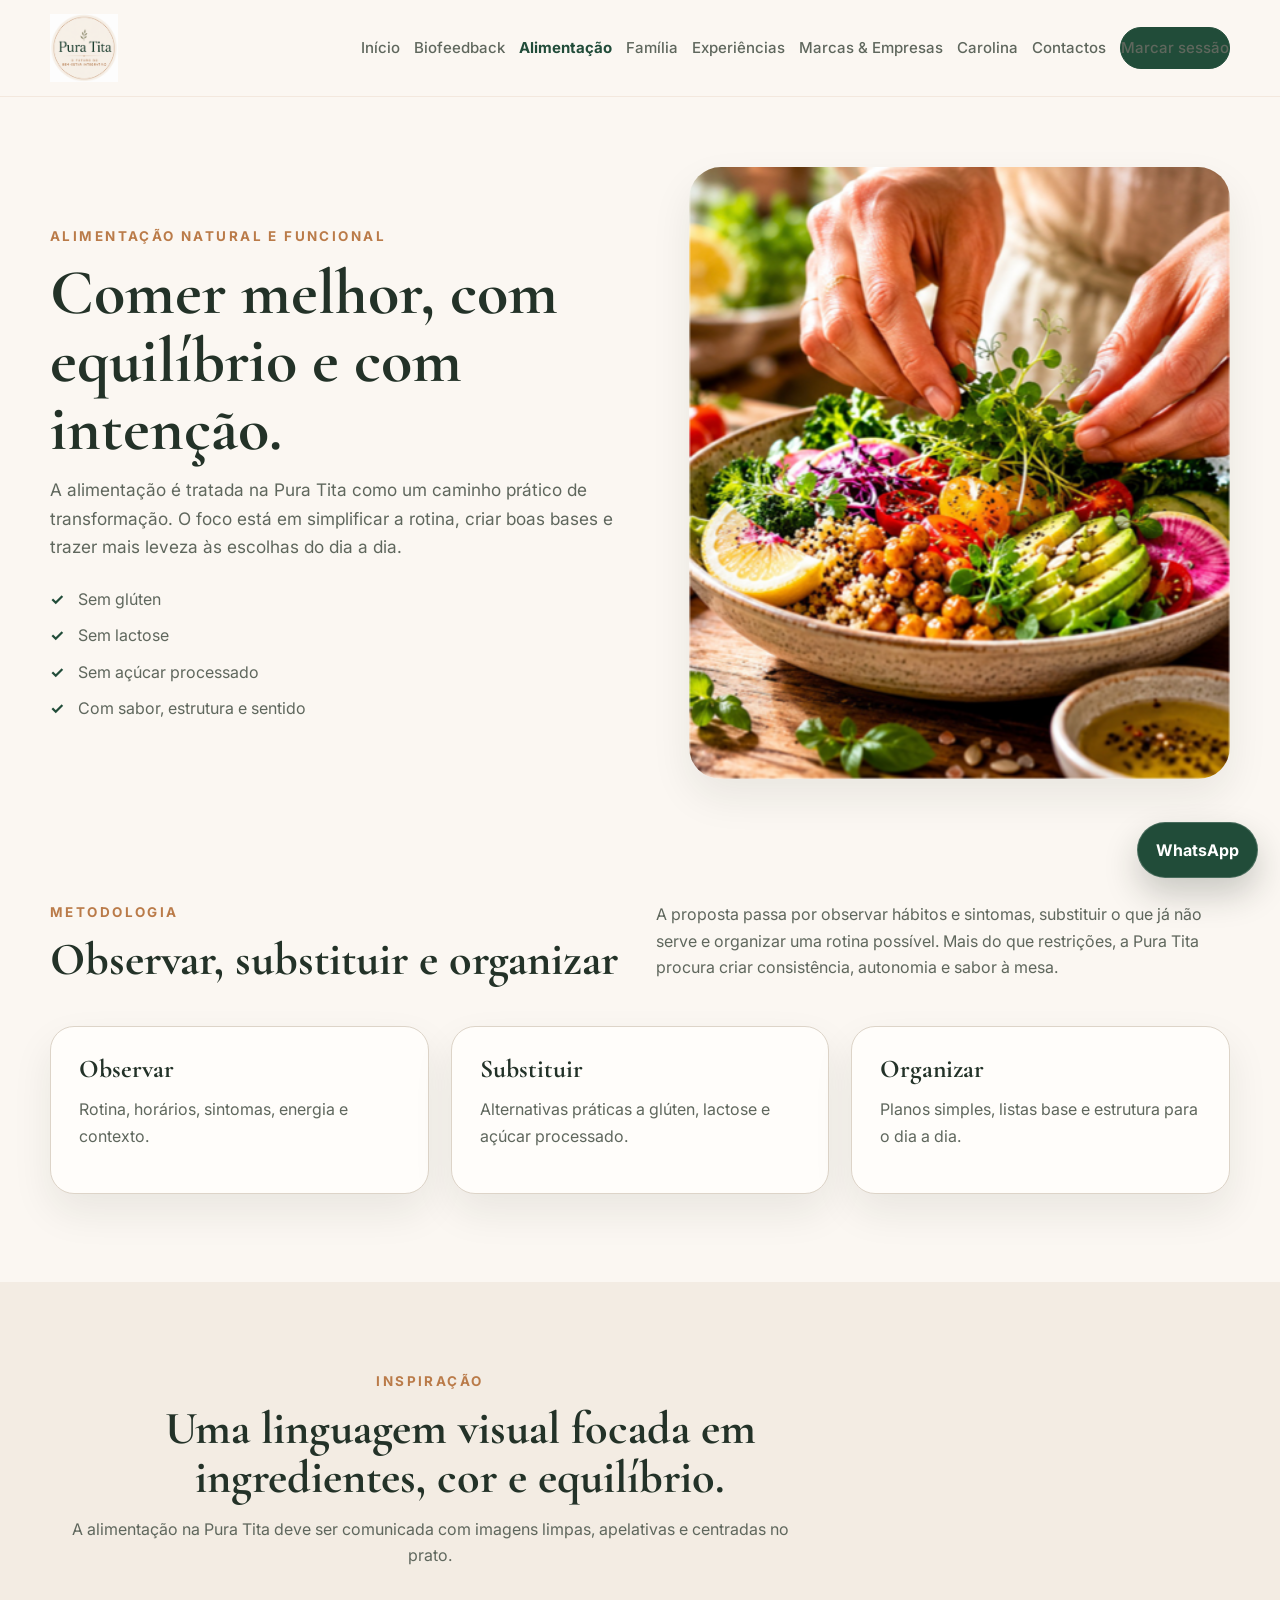
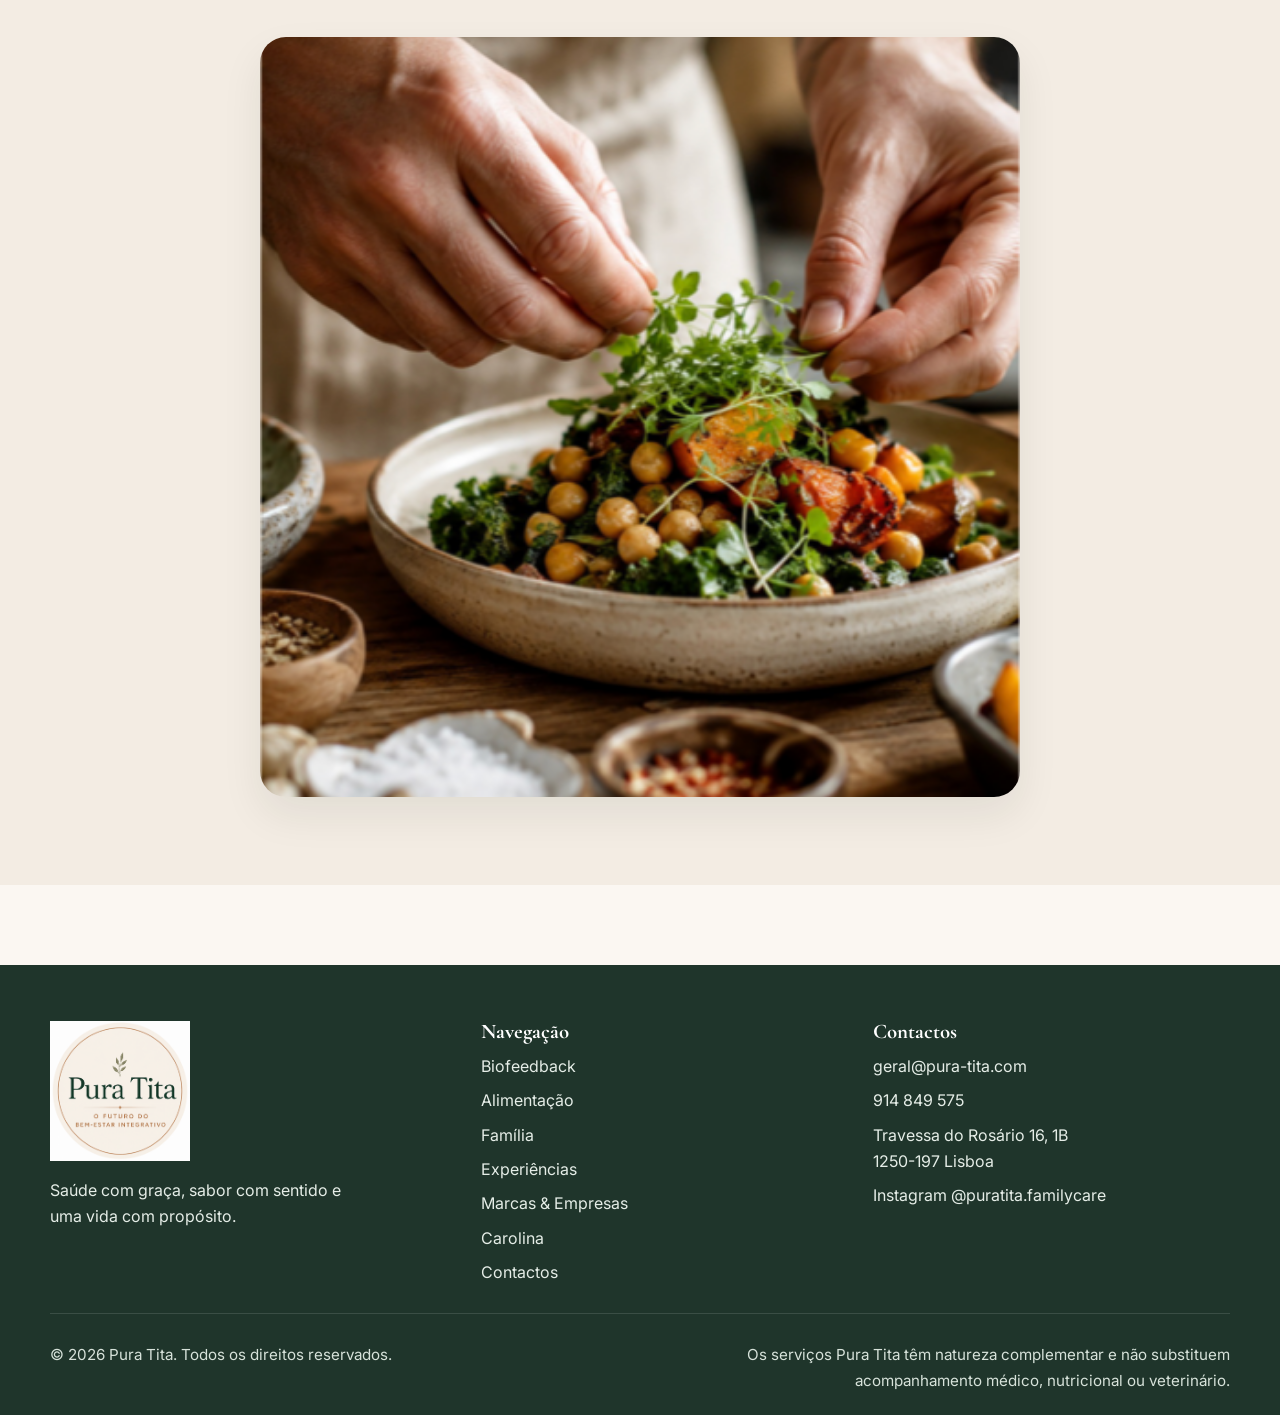
==== alimentacao.html @ 553c0d9a "Add files via upload" ====
<!doctype html>
<html lang="pt">
<head>
  <meta charset="utf-8" />
<meta name="viewport" content="width=device-width, initial-scale=1" />
<title>Alimentação Natural e Funcional | Pura Tita</title>
<meta name="description" content="Descubra a abordagem de alimentação natural e funcional da Pura Tita: escolhas simples, saborosas e conscientes, sem glúten, lactose ou açúcar processado." />
<meta name="robots" content="index, follow" />
<link rel="canonical" href="https://SEU-UTILIZADOR.github.io/pura-tita-site/alimentacao.html" />
<link rel="icon" type="image/png" href="assets/images/favicon.png" />
<link rel="preconnect" href="https://fonts.googleapis.com" />
<link rel="preconnect" href="https://fonts.gstatic.com" crossorigin />
<link href="https://fonts.googleapis.com/css2?family=Cormorant+Garamond:wght@400;500;600;700&family=Inter:wght@400;500;600;700&display=swap" rel="stylesheet" />
<link rel="stylesheet" href="styles.css" />
<meta property="og:type" content="website" />
<meta property="og:site_name" content="Pura Tita" />
<meta property="og:title" content="Alimentação Natural e Funcional | Pura Tita" />
<meta property="og:description" content="Descubra a abordagem de alimentação natural e funcional da Pura Tita: escolhas simples, saborosas e conscientes, sem glúten, lactose ou açúcar processado." />
<meta property="og:url" content="https://SEU-UTILIZADOR.github.io/pura-tita-site/alimentacao.html" />
<meta property="og:image" content="https://SEU-UTILIZADOR.github.io/pura-tita-site/assets/images/alimentacao-1.png" />
<meta name="twitter:card" content="summary_large_image" />
<meta name="twitter:title" content="Alimentação Natural e Funcional | Pura Tita" />
<meta name="twitter:description" content="Descubra a abordagem de alimentação natural e funcional da Pura Tita: escolhas simples, saborosas e conscientes, sem glúten, lactose ou açúcar processado." />
<meta name="twitter:image" content="https://SEU-UTILIZADOR.github.io/pura-tita-site/assets/images/alimentacao-1.png" />
</head>
<body>

<header class="site-header">
  <div class="container header-inner">
    <a class="brand" href="index.html" aria-label="Pura Tita — início">
      <img class="brand-logo" src="assets/images/logo-pura-tita.png" alt="Logótipo Pura Tita" />
    </a>
    <button class="nav-toggle" type="button" aria-expanded="false" aria-controls="menu">Menu</button>
    <nav id="menu" class="site-nav" aria-label="Navegação principal">
      <a href="index.html" class="">Início</a>
      <a href="biofeedback.html" class="">Biofeedback</a>
      <a href="alimentacao.html" class="is-active">Alimentação</a>
      <a href="familia.html" class="">Família</a>
      <a href="experiencias.html" class="">Experiências</a>
      <a href="marcas-empresas.html" class="">Marcas & Empresas</a>
      <a href="carolina.html" class="">Carolina</a>
      <a href="contactos.html" class="">Contactos</a>
      <a class="button button-small" href="https://calendar.app.google/uFUYTp2zuA6HXyQT7" target="_blank" rel="noopener">Marcar sessão</a>
    </nav>
  </div>
</header>
<main>
  <section class="page-hero">
    <div class="container page-hero-grid">
      <div>
        <p class="eyebrow">Alimentação natural e funcional</p>
        <h1>Comer melhor, com equilíbrio e com intenção.</h1>
        <p class="lead">A alimentação é tratada na Pura Tita como um caminho prático de transformação. O foco está em simplificar a rotina, criar boas bases e trazer mais leveza às escolhas do dia a dia.</p>
        <ul class="checklist">
          <li>Sem glúten</li>
          <li>Sem lactose</li>
          <li>Sem açúcar processado</li>
          <li>Com sabor, estrutura e sentido</li>
        </ul>
      </div>
      <div class="page-hero-media">
        <img src="assets/images/alimentacao-1.png" alt="Preparação de um prato de alimentação natural e funcional da Pura Tita" />
      </div>
    </div>
  </section>

  <section class="section">
    <div class="container two-col">
      <div>
        <p class="eyebrow">Metodologia</p>
        <h2>Observar, substituir e organizar</h2>
      </div>
      <div>
        <p>A proposta passa por observar hábitos e sintomas, substituir o que já não serve e organizar uma rotina possível. Mais do que restrições, a Pura Tita procura criar consistência, autonomia e sabor à mesa.</p>
      </div>
    </div>
    <div class="container cards cards-3 top-gap">
      <article class="card"><h3>Observar</h3><p>Rotina, horários, sintomas, energia e contexto.</p></article>
      <article class="card"><h3>Substituir</h3><p>Alternativas práticas a glúten, lactose e açúcar processado.</p></article>
      <article class="card"><h3>Organizar</h3><p>Planos simples, listas base e estrutura para o dia a dia.</p></article>
    </div>
  </section>
  <section class="section section-tint">
    <div class="container image-highlight-block">
      <div class="section-heading center narrow">
        <p class="eyebrow">Inspiração</p>
        <h2>Uma linguagem visual focada em ingredientes, cor e equilíbrio.</h2>
        <p>A alimentação na Pura Tita deve ser comunicada com imagens limpas, apelativas e centradas no prato.</p>
      </div>
      <img class="full-width-feature" src="assets/images/alimentacao-2.png" alt="Prato de alimentação natural e funcional com ingredientes frescos" />
    </div>
  </section>
</main>

<footer class="site-footer">
  <div class="container footer-grid">
    <div>
      <img class="footer-logo" src="assets/images/logo-pura-tita.png" alt="Logótipo Pura Tita" />
      <p class="footer-tagline">Saúde com graça, sabor com sentido e uma vida com propósito.</p>
    </div>
    <div>
      <h4>Navegação</h4>
      <ul class="footer-links">
        <li><a href="biofeedback.html">Biofeedback</a></li>
        <li><a href="alimentacao.html">Alimentação</a></li>
        <li><a href="familia.html">Família</a></li>
        <li><a href="experiencias.html">Experiências</a></li>
        <li><a href="marcas-empresas.html">Marcas & Empresas</a></li>
        <li><a href="carolina.html">Carolina</a></li>
        <li><a href="contactos.html">Contactos</a></li>
      </ul>
    </div>
    <div>
      <h4>Contactos</h4>
      <ul class="footer-links footer-contact">
        <li><a href="mailto:geral@pura-tita.com">geral@pura-tita.com</a></li>
        <li><a href="tel:+351914849575">914 849 575</a></li>
        <li>Travessa do Rosário 16, 1B<br />1250-197 Lisboa</li>
        <li><a href="https://www.instagram.com/puratita.familycare/" target="_blank" rel="noopener">Instagram @puratita.familycare</a></li>
      </ul>
    </div>
  </div>
  <div class="container footer-bottom">
    <p>© <span id="year"></span> Pura Tita. Todos os direitos reservados.</p>
    <p class="footer-note">Os serviços Pura Tita têm natureza complementar e não substituem acompanhamento médico, nutricional ou veterinário.</p>
  </div>
</footer>
<a class="whatsapp-float" href="https://wa.me/351914849575?text=Gostaria%20de%20saber%20mais%20sobre%20a%20Pura%20Tita." aria-label="Contactar a Pura Tita por WhatsApp">WhatsApp</a>
<script src="script.js"></script>
</body>
</html>
---- styles.css ----
:root{
  --bg:#fbf7f2;
  --surface:#fffdfa;
  --surface-2:#f3ece3;
  --text:#2a3029;
  --muted:#5f675d;
  --line:#ddd4c8;
  --green:#214c39;
  --green-soft:#315e48;
  --copper:#ba7b49;
  --white:#ffffff;
  --shadow:0 18px 40px rgba(29,35,27,.08);
  --radius:24px;
  --radius-sm:18px;
  --container:min(1180px, calc(100% - 32px));
  --serif:'Cormorant Garamond', Georgia, serif;
  --sans:'Inter', system-ui, sans-serif;
}
*{box-sizing:border-box}
html{scroll-behavior:smooth}
body{margin:0;font-family:var(--sans);background:var(--bg);color:var(--text);line-height:1.65}
a{color:inherit;text-decoration:none}
img{max-width:100%;display:block}
.container{width:var(--container);margin:0 auto}
.section{padding:88px 0}
.section-tint{background:var(--surface-2)}
.center{text-align:center}
.narrow{max-width:820px}
.top-gap{margin-top:28px}
.eyebrow{margin:0 0 12px;font-size:.84rem;font-weight:700;letter-spacing:.18em;text-transform:uppercase;color:var(--copper)}
h1,h2,h3,h4{font-family:var(--serif);line-height:1.06;margin:0 0 14px;color:#233228}
h1{font-size:clamp(2.6rem, 5vw, 4.8rem)}
h2{font-size:clamp(2rem, 3.6vw, 3.2rem)}
h3{font-size:1.6rem}
p{margin:0 0 16px;color:var(--muted)}
.lead{font-size:1.08rem}
.button{display:inline-flex;align-items:center;justify-content:center;padding:15px 22px;border-radius:999px;background:var(--green);color:#fff;font-weight:600;border:1px solid var(--green);transition:.25s ease}
.button:hover{background:var(--green-soft);border-color:var(--green-soft)}
.button-secondary{background:transparent;color:var(--green)}
.button-secondary:hover{background:rgba(33,76,57,.06)}
.button-small{padding:11px 18px;font-size:.95rem}
.site-header{position:sticky;top:0;z-index:20;background:rgba(251,247,242,.92);backdrop-filter:blur(10px);border-bottom:1px solid rgba(186,123,73,.12)}
.header-inner{display:flex;align-items:center;justify-content:space-between;gap:18px;padding:14px 0}
.brand-logo{height:68px;width:auto;object-fit:contain}
.site-nav{display:flex;align-items:center;gap:18px;flex-wrap:wrap}
.site-nav a{padding:8px 0;color:var(--muted);font-weight:500}
.site-nav a.is-active{color:var(--green);font-weight:700}
.nav-toggle{display:none;border:1px solid var(--line);background:#fff;padding:10px 14px;border-radius:999px;font:inherit}
.hero{padding:42px 0 40px}
.hero-home{padding-top:50px}
.hero-grid,.page-hero-grid{display:grid;grid-template-columns:1.05fr .95fr;gap:42px;align-items:center}
.hero-logo{width:160px;margin-bottom:16px}
.hero-media img,.page-hero-media img{width:100%;height:100%;object-fit:cover;border-radius:32px;box-shadow:var(--shadow)}
.hero-actions{display:flex;gap:14px;flex-wrap:wrap;margin-top:28px}
.page-hero{padding:70px 0 34px}
.page-hero.small{padding:76px 0 12px}
.section-heading{margin-bottom:34px}
.section-heading p{max-width:760px}
.cards{display:grid;gap:22px}
.cards-4{grid-template-columns:repeat(4,minmax(0,1fr))}
.cards-3{grid-template-columns:repeat(3,minmax(0,1fr))}
.card{background:var(--surface);border:1px solid var(--line);border-radius:var(--radius);padding:28px;box-shadow:var(--shadow)}
.icon-card{text-align:center}
.icon-card span{display:inline-flex;align-items:center;justify-content:center;width:64px;height:64px;border-radius:50%;background:#f6efe8;color:var(--copper);font-size:1.5rem;margin-bottom:12px}
.two-col{display:grid;grid-template-columns:1fr 1fr;gap:32px;align-items:start}
.split-feature{display:grid;grid-template-columns:.95fr 1.05fr;gap:36px;align-items:center}
.feature-media img{border-radius:22px;box-shadow:var(--shadow)}
.family-feature-grid{display:grid;grid-template-columns:repeat(2,1fr);gap:18px}
.cta-band{background:linear-gradient(135deg, #284936 0%, #1f372b 100%);color:#fff}
.cta-band h2,.cta-band p{color:#fff}
.cta-band .eyebrow{color:#e0b58b}
.cta-band-inner{display:flex;align-items:center;justify-content:space-between;gap:28px}
.checklist{list-style:none;padding:0;margin:24px 0 0;display:grid;gap:10px}
.checklist li{position:relative;padding-left:28px;color:var(--muted)}
.checklist li::before{content:'✓';position:absolute;left:0;top:0;color:var(--green);font-weight:700}
.checklist.two-columns{grid-template-columns:repeat(2,minmax(0,1fr));column-gap:20px}
.steps .card strong{display:inline-flex;width:40px;height:40px;align-items:center;justify-content:center;border-radius:50%;background:#f2eadf;color:var(--green);margin-bottom:10px}
.gallery-2{display:grid;grid-template-columns:1fr 1fr;gap:24px}
.gallery-2 img,.family-grid img{border-radius:26px;box-shadow:var(--shadow);width:100%;height:100%;object-fit:cover}
.notice{background:#fffdf9;border:1px solid var(--line);border-radius:var(--radius);padding:32px;text-align:center;box-shadow:var(--shadow)}
.family-grid{display:grid;grid-template-columns:repeat(2,minmax(0,1fr));gap:24px}
.family-card{background:var(--surface);border:1px solid var(--line);border-radius:26px;overflow:hidden;box-shadow:var(--shadow)}
.family-card img{aspect-ratio:4/5}
.family-card div{padding:20px 22px 24px}
.contact-grid{display:grid;grid-template-columns:.82fr 1.18fr;gap:28px;align-items:start}
.contact-card,.form-card{background:var(--surface);border:1px solid var(--line);border-radius:var(--radius);padding:28px;box-shadow:var(--shadow)}
.contact-list{list-style:none;padding:0;margin:0;display:grid;gap:16px}
.contact-list li{display:grid;gap:4px}
.contact-list strong{color:var(--text)}
.contact-form{display:grid;gap:16px}
.field-grid{display:grid;grid-template-columns:1fr 1fr;gap:16px}
label{display:grid;gap:8px;color:var(--text);font-weight:600}
input,select,textarea{width:100%;padding:14px 16px;border-radius:16px;border:1px solid var(--line);background:#fff;font:inherit;color:var(--text)}
textarea{resize:vertical}
.form-note{font-size:.92rem;color:var(--muted);margin-top:4px}
.site-footer{padding:56px 0 22px;background:#1f352b;color:#eef2ee;margin-top:80px}
.footer-grid{display:grid;grid-template-columns:1.2fr .8fr .9fr;gap:34px;align-items:start}
.footer-logo{width:140px;margin-bottom:16px}
.footer-tagline{color:#e5ede7;max-width:300px}
.site-footer h4{font-size:1.3rem;color:#fff;margin-bottom:10px}
.footer-links{list-style:none;padding:0;margin:0;display:grid;gap:8px}
.footer-links a,.footer-links li{color:#e5ede7}
.footer-bottom{display:flex;justify-content:space-between;gap:24px;align-items:flex-start;padding-top:28px;margin-top:28px;border-top:1px solid rgba(255,255,255,.12)}
.footer-bottom p{color:#d7e2da;font-size:.95rem;margin:0}
.footer-note{max-width:580px;text-align:right}
@media (max-width: 980px){
  .hero-grid,.page-hero-grid,.two-col,.split-feature,.contact-grid,.cta-band-inner,.footer-grid,.footer-bottom{grid-template-columns:1fr;display:grid}
  .cards-4,.cards-3,.family-grid,.gallery-2,.field-grid,.checklist.two-columns,.family-feature-grid{grid-template-columns:1fr 1fr}
  .cta-band-inner{gap:18px}
  .footer-note{text-align:left}
}
@media (max-width: 760px){
  .nav-toggle{display:inline-flex}
  .site-nav{display:none;position:absolute;right:16px;left:16px;top:86px;background:rgba(251,247,242,.98);border:1px solid var(--line);border-radius:24px;padding:18px;box-shadow:var(--shadow);flex-direction:column;align-items:flex-start}
  .site-nav.is-open{display:flex}
  .cards-4,.cards-3,.family-grid,.gallery-2,.field-grid,.checklist.two-columns,.family-feature-grid{grid-template-columns:1fr}
  .brand-logo{height:58px}
  .hero,.page-hero,.section{padding-top:56px;padding-bottom:56px}
}

.section-family-group{padding-top:72px;padding-bottom:72px}
.family-grid-people{grid-template-columns:repeat(2,minmax(0,1fr))}
.family-grid-dogs{grid-template-columns:repeat(2,minmax(0,1fr))}
.family-card h3{margin-bottom:8px}
@media (min-width: 1100px){
  .family-grid-people{grid-template-columns:repeat(3,minmax(0,1fr))}
}

/* v6 premium/editorial additions */
.site-nav{gap:14px}
.site-nav a{font-size:.94rem}
.editorial-hero{background:linear-gradient(180deg, #fbf7f2 0%, #f3ece3 100%)}
.layered-media{position:relative}
.layered-media::before{content:"";position:absolute;inset:18px -18px -18px 18px;border:1px solid rgba(186,123,73,.35);border-radius:32px;z-index:-1}
.service-list-v6{display:grid;gap:16px}
.service-list-v6>div{background:var(--surface);border:1px solid var(--line);border-radius:22px;padding:22px;box-shadow:var(--shadow)}
.service-list-v6 strong{display:block;color:var(--green);margin-bottom:4px}
.partner-card-v6{min-height:260px}
.whatsapp-float{position:fixed;right:22px;bottom:22px;z-index:50;background:#214c39;color:#fff;border-radius:999px;padding:14px 18px;font-weight:700;box-shadow:0 16px 34px rgba(29,35,27,.22);border:1px solid rgba(255,255,255,.18)}
.whatsapp-float:hover{background:#315e48}
.instagram-section{background:#fffaf6}
.instagram-grid{display:grid;grid-template-columns:repeat(4,1fr);gap:14px}
.instagram-grid img{width:100%;aspect-ratio:1/1;object-fit:cover;border-radius:22px;box-shadow:var(--shadow)}
.insta-cta{margin-top:24px}
.map-wrap{display:grid;gap:20px}
.google-map{width:100%;min-height:420px;border:0;border-radius:28px;box-shadow:var(--shadow)}
.footer-grid{grid-template-columns:1fr .9fr .9fr}
@media (max-width:980px){
  .instagram-grid{grid-template-columns:repeat(2,1fr)}
}
@media (max-width:760px){
  .whatsapp-float{left:16px;right:16px;text-align:center;justify-content:center;display:flex}
  .instagram-grid{grid-template-columns:1fr}
}

.only-dogs-grid{grid-template-columns:repeat(2,minmax(0,1fr))}
.biofeedback-gallery-v7{display:grid;grid-template-columns:repeat(4,1fr);gap:18px}
.biofeedback-gallery-v7 img,.full-width-feature{width:100%;border-radius:26px;box-shadow:var(--shadow);object-fit:cover}
.biofeedback-gallery-v7 img{aspect-ratio:4/5}
.image-highlight-block{display:grid;gap:18px}
.full-width-feature{max-height:760px}
.experience-sport-block{align-items:center}
@media (max-width: 980px){
  .biofeedback-gallery-v7{grid-template-columns:repeat(2,1fr)}
}
@media (max-width: 760px){
  .biofeedback-gallery-v7{grid-template-columns:1fr}
}
@media (max-width: 760px){
  .only-dogs-grid{grid-template-columns:1fr}
}

/* v8 corrections */
.page-hero-media img[src*="alimentacao-1"], .page-hero-media img[src*="experiencias-showcooking"], .page-hero-media img[src*="experiencias-desporto"]{object-fit:cover;image-rendering:auto}
.image-highlight-block .full-width-feature{max-width:760px;margin-inline:auto;display:block}
.experience-sport-block .page-hero-media{max-width:520px}
.biofeedback-gallery-v7 img,.family-card img{background:#f3ece3}


/* v11 booking integration */
.booking-card-google-calendar{
  background:#f7efe7;
  border:1px solid var(--line);
  border-radius:22px;
  padding:22px;
  margin-bottom:24px;
}
.booking-card-google-calendar h2{
  font-size:2rem;
  margin-bottom:8px;
}
.booking-card-google-calendar p{
  margin-bottom:18px;
}
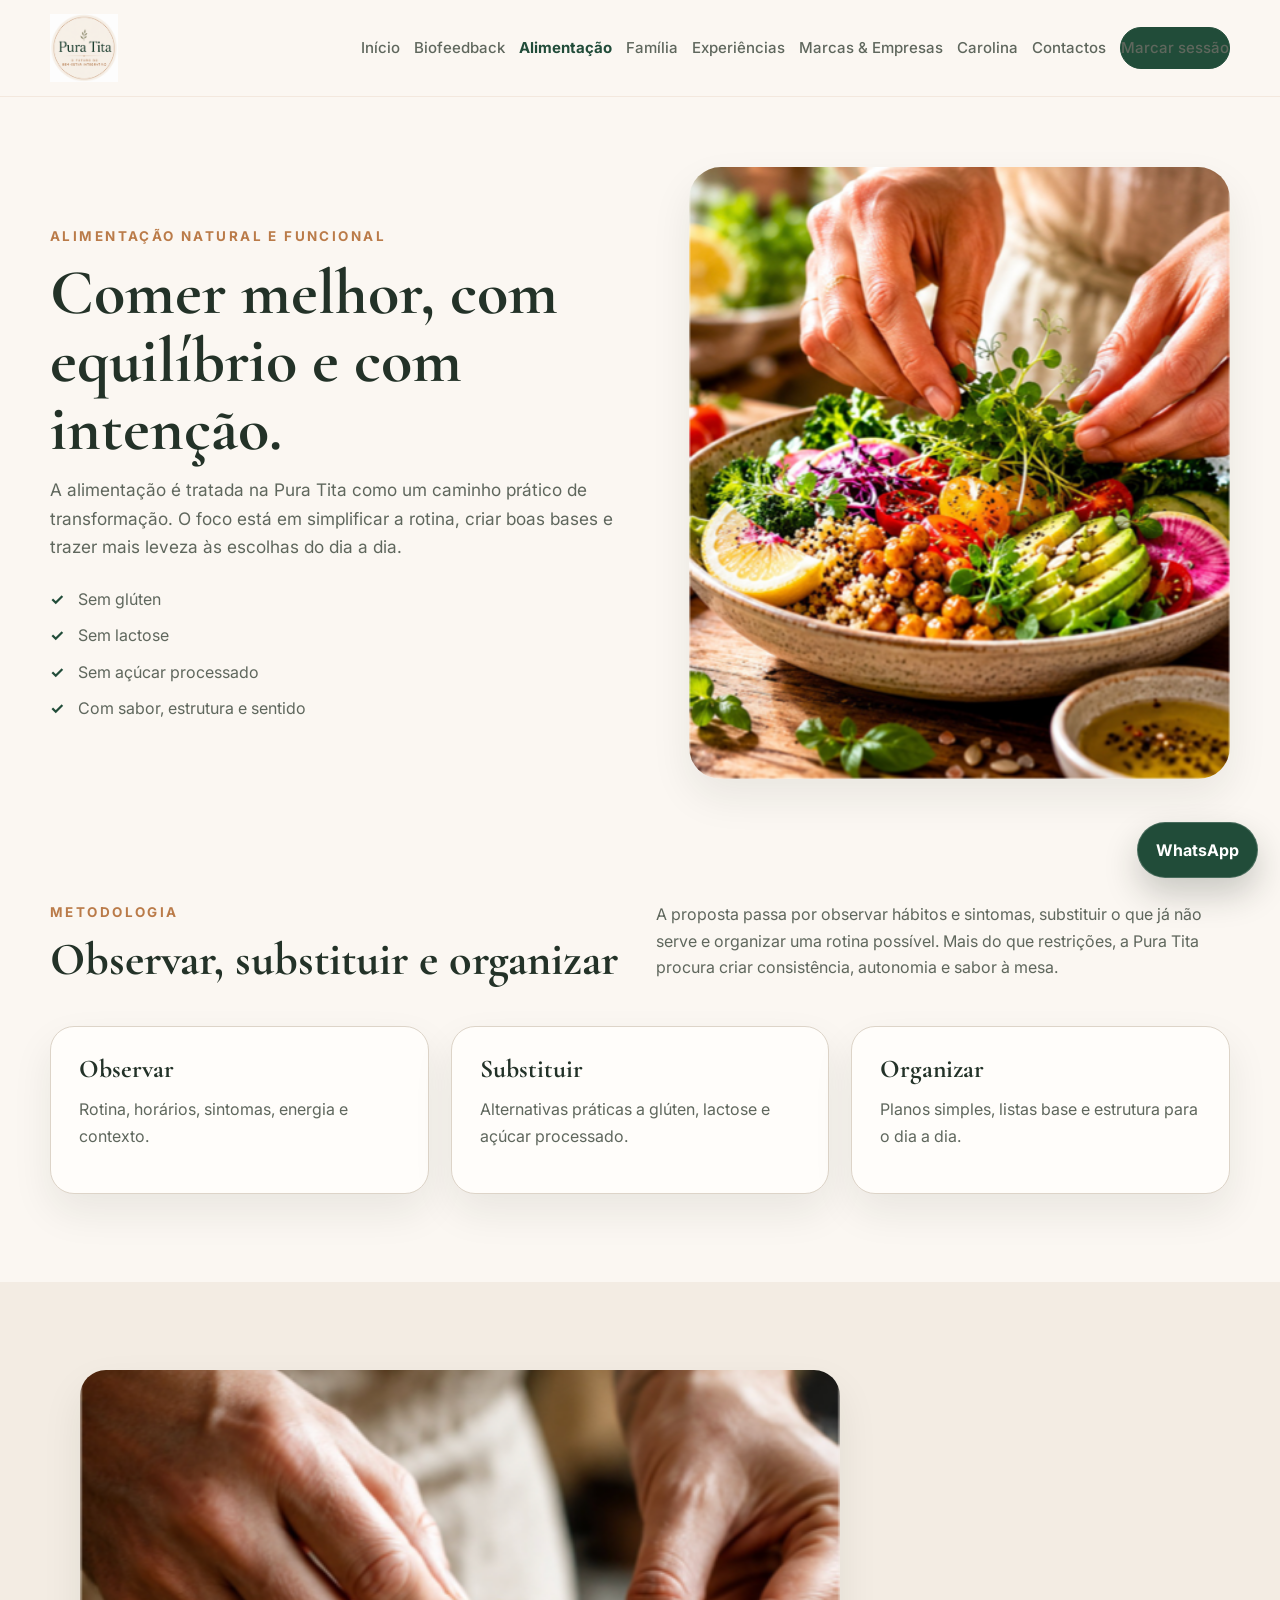
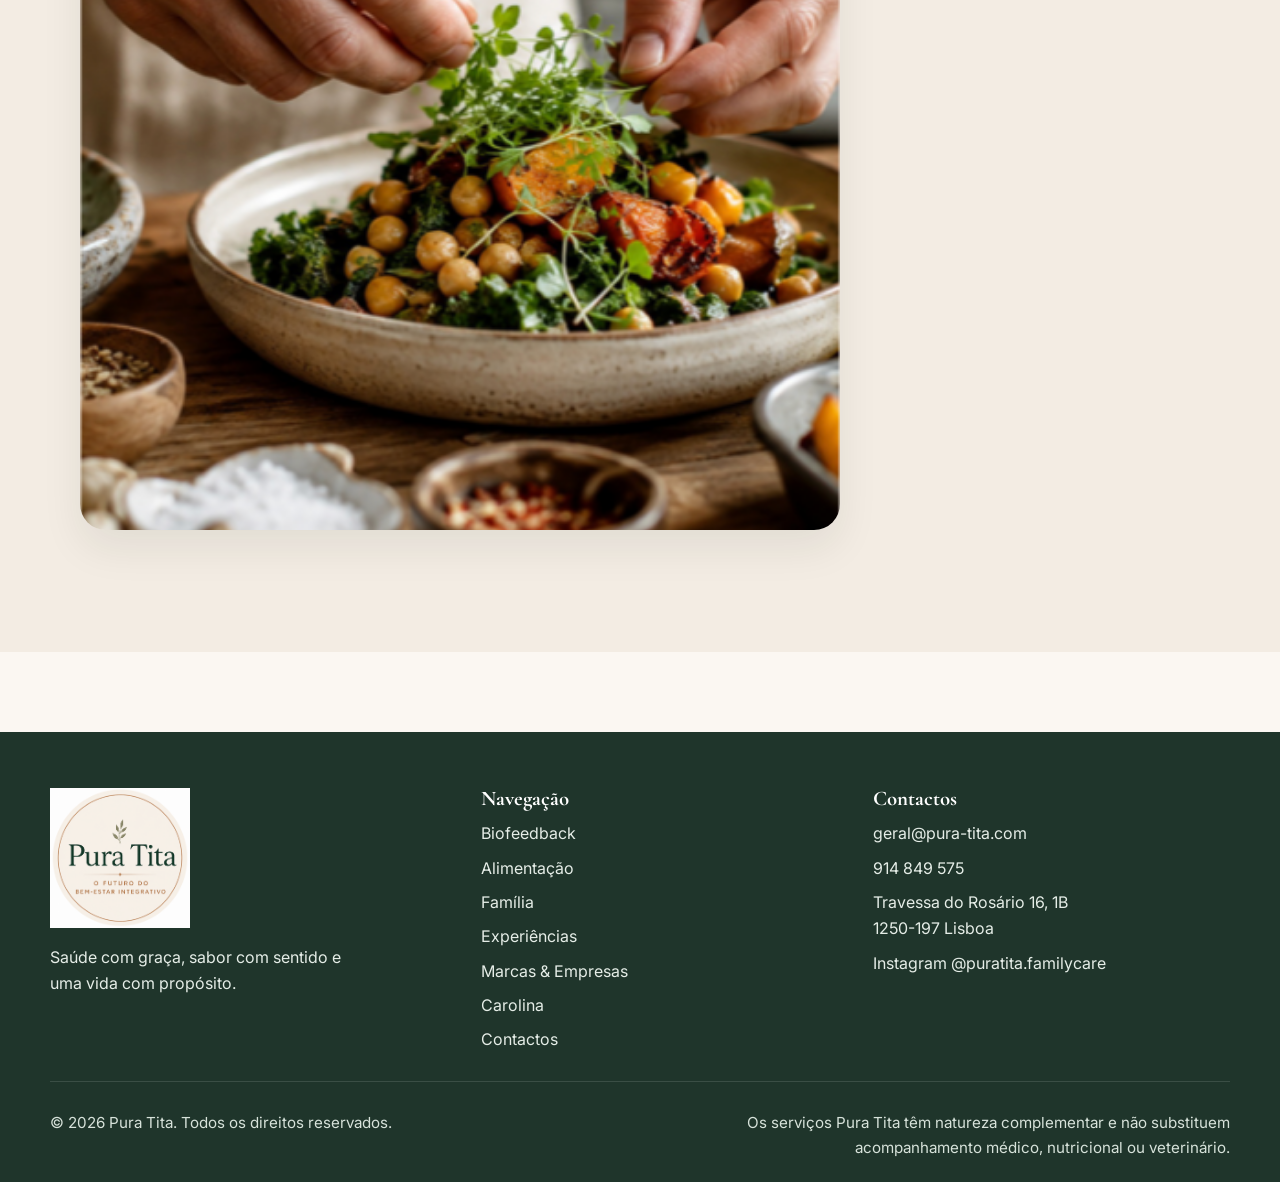
==== commit 399a48f2: "Update alimentacao.html" ====
--- a/alimentacao.html
+++ b/alimentacao.html
@@ -83,10 +83,6 @@
   <section class="section section-tint">
     <div class="container image-highlight-block">
       <div class="section-heading center narrow">
-        <p class="eyebrow">Inspiração</p>
-        <h2>Uma linguagem visual focada em ingredientes, cor e equilíbrio.</h2>
-        <p>A alimentação na Pura Tita deve ser comunicada com imagens limpas, apelativas e centradas no prato.</p>
-      </div>
       <img class="full-width-feature" src="assets/images/alimentacao-2.png" alt="Prato de alimentação natural e funcional com ingredientes frescos" />
     </div>
   </section>
@@ -128,4 +124,4 @@
 <a class="whatsapp-float" href="https://wa.me/351914849575?text=Gostaria%20de%20saber%20mais%20sobre%20a%20Pura%20Tita." aria-label="Contactar a Pura Tita por WhatsApp">WhatsApp</a>
 <script src="script.js"></script>
 </body>
-</html>+</html>
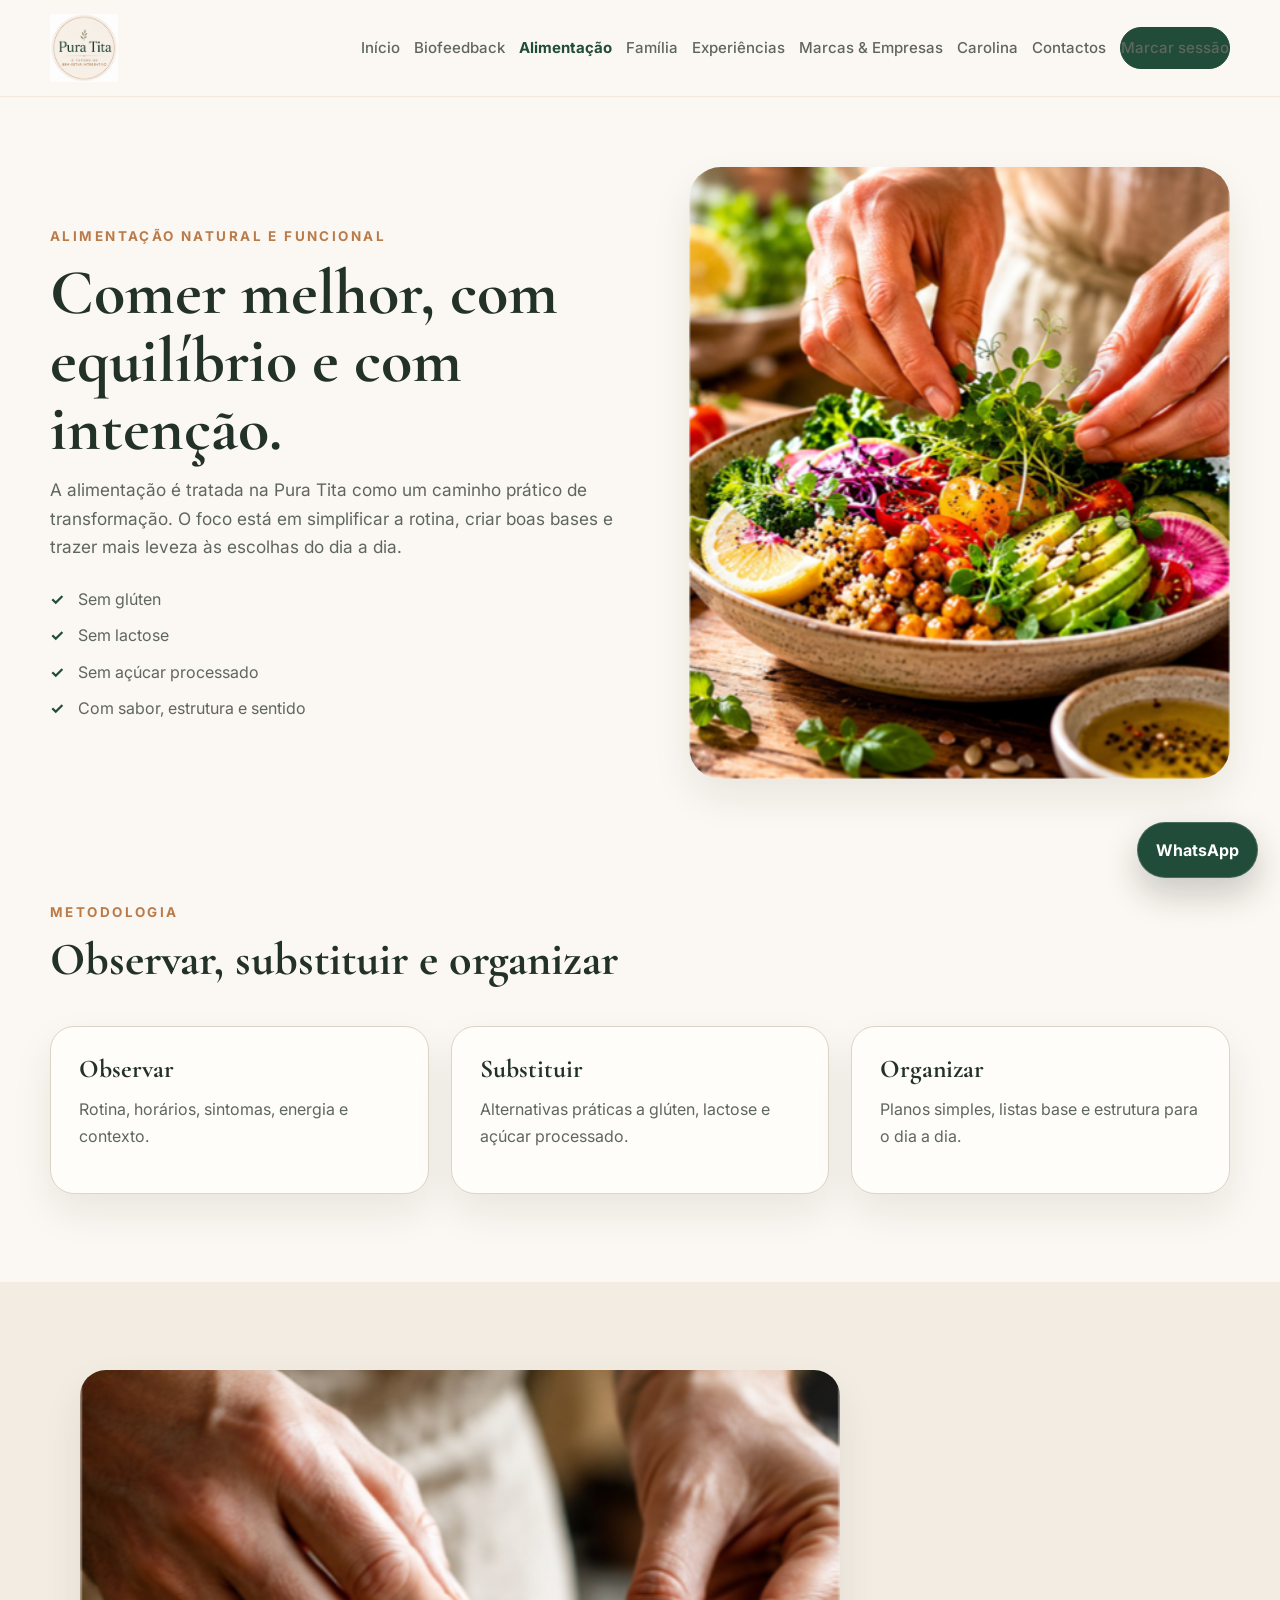
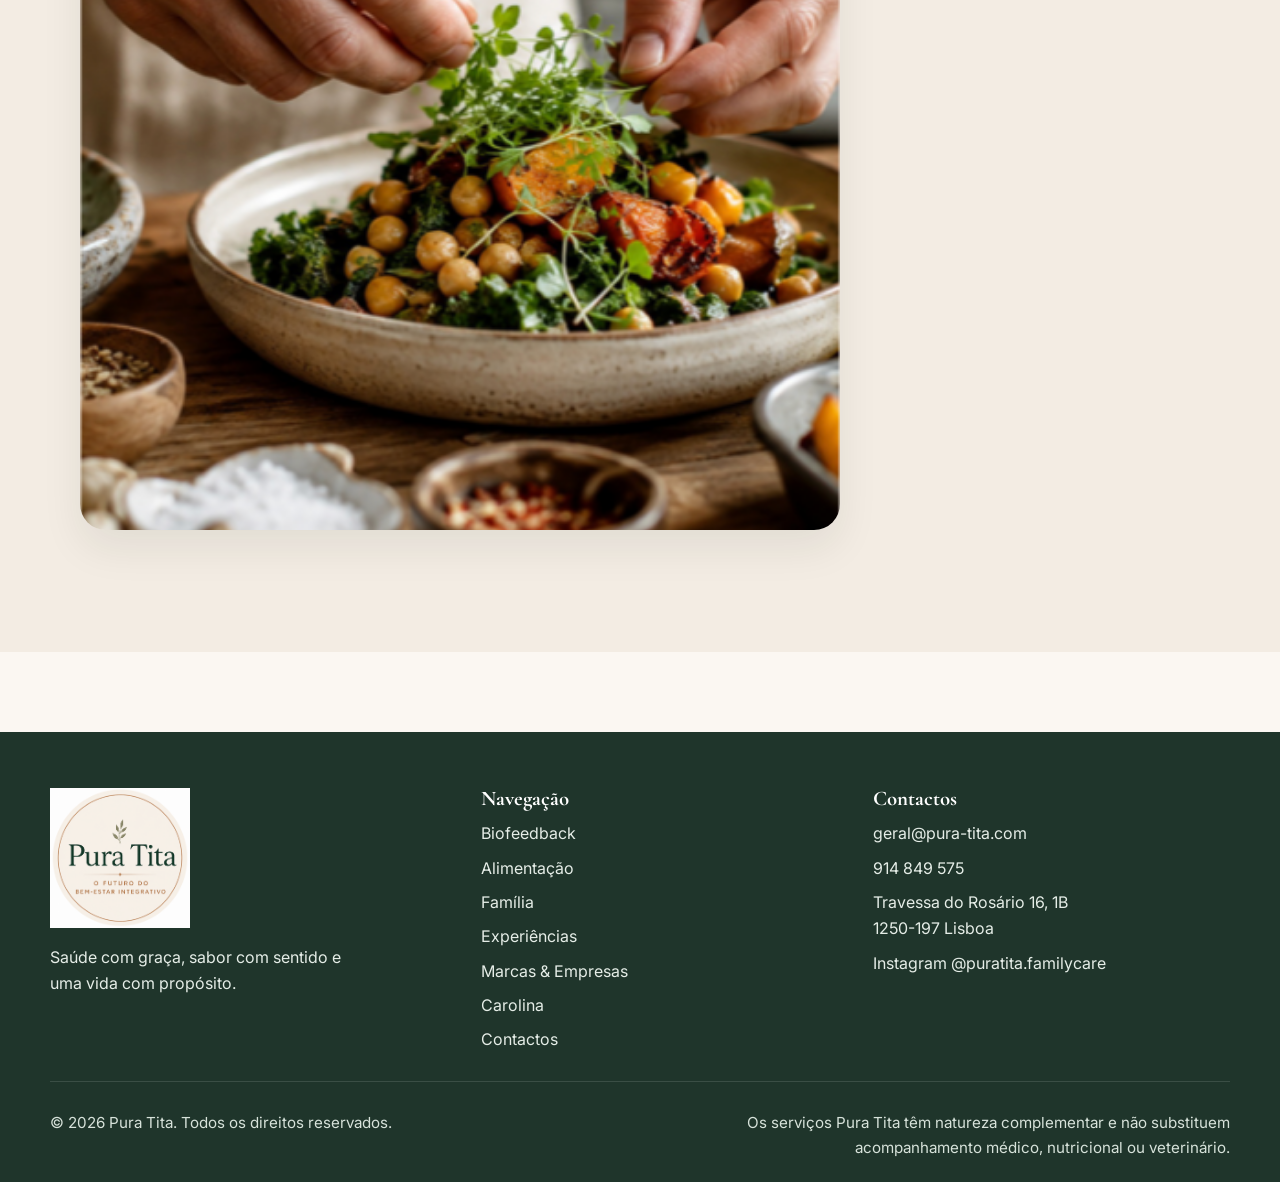
==== commit 10133c00: "Update alimentacao.html" ====
--- a/alimentacao.html
+++ b/alimentacao.html
@@ -71,7 +71,6 @@
         <h2>Observar, substituir e organizar</h2>
       </div>
       <div>
-        <p>A proposta passa por observar hábitos e sintomas, substituir o que já não serve e organizar uma rotina possível. Mais do que restrições, a Pura Tita procura criar consistência, autonomia e sabor à mesa.</p>
       </div>
     </div>
     <div class="container cards cards-3 top-gap">
